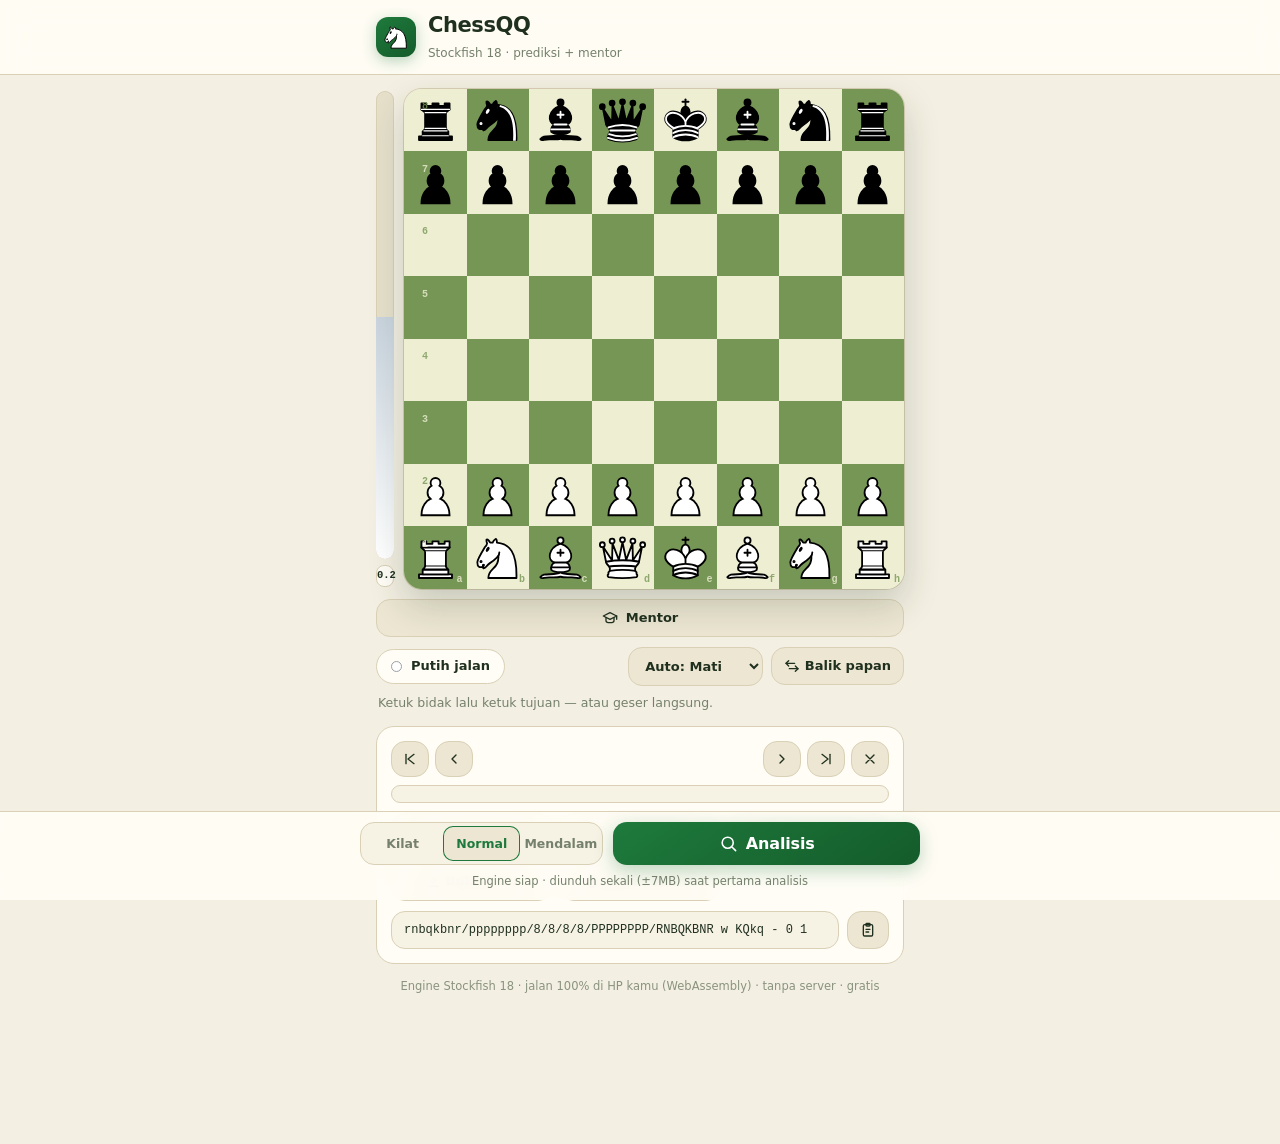
==== index.html @ 39c91082 "v17: swap posisi — navigator PGN ke atas, kolom FEN ke bawah kartu" ====
<!doctype html>
<html lang="id">
<head>
<meta charset="utf-8">
<meta name="viewport" content="width=device-width, initial-scale=1, viewport-fit=cover">
<title>♞ ChessQQ — Prediksi Langkah Musuh</title>
<link rel="stylesheet" href="css/style.css?v=17">
</head>
<body>
<header class="topbar">
  <div class="brand">
    <span class="mark"><img src="img/pieces/wN.svg" alt="ChessQQ"></span>
    <div class="brand-tx">
      <h1>ChessQQ</h1>
      <span class="tag">Stockfish 18 · prediksi + mentor</span>
    </div>
  </div>
</header>

<main>
  <section class="board-sec">
    <div class="board-wrap">
      <div class="evalbar" title="Evaluasi (perspektif putih)">
        <div class="eval-track"><div id="evalfill"></div></div>
        <span id="evallabel">0.0</span>
      </div>
      <div id="board">
        <div id="squares"></div>
        <svg id="arrows" viewBox="0 0 800 800" preserveAspectRatio="none"></svg>
      </div>
    </div>
    <div class="board-actions">
      <button id="mentor-fab" class="mini"><i data-ic="cap"></i> Mentor</button>
      <button id="preview-chip" class="mini" hidden><i data-ic="back"></i> Kembali ke posisi</button>
    </div>
    <div class="board-meta">
      <span id="turn-chip"><span class="dot w"></span>Putih jalan</span>
      <div class="meta-right">
        <select id="auto-sel" class="mini" title="Bot otomatis">
          <option value="off">Auto: Mati</option>
          <option value="w">Auto: Putih</option>
          <option value="b">Auto: Hitam</option>
        </select>
        <button id="btn-flip" class="mini"><i data-ic="swap"></i> Balik papan</button>
      </div>
    </div>
    <p class="hint-line">Ketuk bidak lalu ketuk tujuan — atau geser langsung.</p>
  </section>

  <section class="card">
    <div id="pgn-nav" hidden>
      <button id="pgn-first" class="mini" title="Awal game"><i data-ic="skip-back"></i></button>
      <button id="pgn-prev" class="mini" title="Langkah sebelumnya"><i data-ic="chev-left"></i></button>
      <span id="pgn-label"></span>
      <button id="pgn-next" class="mini" title="Langkah berikut"><i data-ic="chev-right"></i></button>
      <button id="pgn-last" class="mini" title="Akhir game"><i data-ic="skip-fwd"></i></button>
      <button id="pgn-exit" class="mini" title="Tutup PGN"><i data-ic="x"></i></button>
    </div>
    <div id="pgn-moves" hidden></div>
    <div class="btn-grid">
      <button id="btn-start" class="mini"><i data-ic="reset"></i> Posisi awal</button>
      <button id="btn-clear" class="mini"><i data-ic="trash"></i> Bersihkan</button>
      <button id="btn-edit" class="mini"><i data-ic="pencil"></i> Susun manual</button>
      <button id="btn-pgn" class="mini"><i data-ic="download"></i> Buka PGN</button>
      <button id="btn-online" class="mini"><i data-ic="globe"></i> Game online</button>
    </div>
    <div id="pgn-panel" hidden>
      <textarea id="pgn-text" rows="4" spellcheck="false"
        placeholder="Tempel teks PGN di sini…&#10;&#10;Contoh:&#10;1. e4 e5 2. Nf3 Nc6 3. Bb5 a6 *"></textarea>
      <div class="row">
        <button id="btn-pgn-open" class="mini"><i data-ic="play"></i> Buka game</button>
        <button id="btn-pgn-close" class="mini"><i data-ic="x"></i> Tutup</button>
      </div>
    </div>
    <div id="online-panel" hidden>
      <div class="fen-row">
        <input id="online-user" spellcheck="false" autocomplete="off" placeholder="username">
        <select id="online-src" class="mini" aria-label="Sumber">
          <option value="chesscom">chess.com</option>
          <option value="lichess">lichess</option>
        </select>
        <button id="btn-online-go" class="mini" title="Cari game"><i data-ic="search"></i></button>
      </div>
      <div id="online-list"></div>
      <div class="row"><button id="btn-online-close" class="mini"><i data-ic="x"></i> Tutup</button></div>
    </div>
    <div class="fen-row fen-bottom">
      <input id="fen" spellcheck="false" autocomplete="off"
        placeholder="rnbqkbnr/pppppppp/8/8/8/8/PPPPPPPP/RNBQKBNR w KQkq - 0 1">
      <button id="btn-paste" class="mini" title="Tempel dari clipboard"><i data-ic="clipboard"></i></button>
    </div>
    <div id="editor" hidden>
      <div id="palette"></div>
      <div class="row">
        <span class="lbl">Giliran:</span>
        <button id="turn-w" class="seg on"><span class="dot w"></span> Putih</button>
        <button id="turn-b" class="seg"><span class="dot b"></span> Hitam</button>
      </div>
      <p class="tip">Ketuk bidak di atas, lalu ketuk kotak di papan. Pilih penghapus lalu ketuk kotak untuk menghapus.</p>
    </div>
  </section>

  <section class="card results" id="results-card" hidden>
    <h2><i data-ic="target"></i> Prediksi langkah musuh</h2>
    <p class="tip" id="predict-note"></p>
    <p class="tip threat" id="threat-line" hidden></p>
    <ol id="moves"></ol>
  </section>

  <footer>Engine Stockfish 18 · jalan 100% di HP kamu (WebAssembly) · tanpa server · gratis</footer>
</main>

<div id="mentor-modal" hidden>
  <div class="mentor-sheet">
    <div class="mentor-head">
      <span><i data-ic="cap"></i> Mentor ChessQQ</span>
      <button id="mentor-close" aria-label="Tutup"><i data-ic="x"></i></button>
    </div>
    <div id="mentor-body"></div>
  </div>
</div>

<div class="dock">
  <div class="dock-inner">
    <div class="seg-group" id="depth-seg" role="group" aria-label="Kedalaman analisis">
      <button data-d="10">Kilat</button>
      <button data-d="16" class="on">Normal</button>
      <button data-d="22">Mendalam</button>
    </div>
    <button id="btn-analyze" class="primary"><i data-ic="search"></i> Analisis</button>
  </div>
  <div id="engine-status">Engine siap · diunduh sekali (±7MB) saat pertama analisis</div>
  <div class="progress" id="progress" hidden><div id="progress-fill"></div></div>
</div>

<div id="debug" hidden>
  <div class="dbg-head">DEBUG <span id="dbg-clock"></span></div>
  <pre id="dbg-log"></pre>
</div>
<script src="js/engine.js?v=17"></script>
<script type="module" src="js/app.js?v=17"></script>
<script>
/* Service worker: cache engine + app biar load berikutnya instan & offline-ready. */
if ("serviceWorker" in navigator) {
  window.addEventListener("load", () => {
    navigator.serviceWorker.register("sw.js").catch(() => {});
  });
}
</script>
</body>
</html>
---- css/style.css ----
/* ChessQQ — "Hijau Klub": krem klasik + hijau felt, aksen hijau tunggal */
:root{
  --bg:#f3efe2; --surface:#fffdf6; --surface2:#ece6d2;
  --line:#d9d0b6;
  --text:#20301f; --muted:#75816c;
  --gold:#1e7a3c; --gold-deep:#145c2b; --gold-ink:#ffffff;
  --sq-l:#eeeed2; --sq-d:#769656;
  --r-lg:18px; --r-md:14px; --r-sm:10px;
  --font:system-ui,-apple-system,"Segoe UI",Roboto,"Helvetica Neue",Arial,sans-serif;
  --mono:ui-monospace,SFMono-Regular,Menlo,Consolas,monospace;
}
*{box-sizing:border-box; -webkit-tap-highlight-color:transparent}
html,body{margin:0; padding:0}
body{
  background:var(--bg); color:var(--text); font-family:var(--font);
  min-height:100dvh; line-height:1.45;
}
button{font-family:var(--font); cursor:pointer; border:none; background:none; color:inherit}
button:active{transform:scale(.97)}
input{font-family:var(--mono)}

/* ---------- topbar ---------- */
.topbar{
  position:sticky; top:0; z-index:50;
  background:rgba(255,253,246,.9); backdrop-filter:blur(14px); -webkit-backdrop-filter:blur(14px);
  border-bottom:1px solid var(--line);
}
.brand{max-width:560px; margin:0 auto; padding:10px 16px; display:flex; align-items:center; gap:12px}
.mark{
  width:40px; height:40px; border-radius:12px; flex:none;
  display:flex; align-items:center; justify-content:center;
  background:linear-gradient(145deg,var(--gold),var(--gold-deep));
  box-shadow:0 4px 14px rgba(30,122,60,.3); overflow:hidden;
}
.mark img{width:30px; height:30px}
.brand-tx h1{margin:0; font-size:19px; font-weight:800; letter-spacing:-.02em}
.tag{font-size:12px; color:var(--muted)}

/* ---------- layout ---------- */
main{max-width:560px; margin:0 auto; padding:14px 16px 150px}
.board-sec{margin-bottom:14px}
.board-wrap{display:flex; gap:10px; align-items:flex-start}
#board{flex:1 1 0; min-width:0; position:relative; aspect-ratio:1; border-radius:var(--r-lg); overflow:hidden;
  box-shadow:0 16px 36px rgba(32,48,31,.2), 0 0 0 1px var(--line)}
#squares{display:grid; grid-template-columns:repeat(8,1fr); grid-template-rows:repeat(8,1fr);
  width:100%; height:100%; touch-action:none}
.sq{position:relative; display:flex; align-items:center; justify-content:center}
.sq.l{background:var(--sq-l)} .sq.d{background:var(--sq-d)}
.sq img{width:88%; height:88%; pointer-events:none; user-select:none; -webkit-user-drag:none}
.sq .coord{position:absolute; font-size:10px; font-weight:700; opacity:.8; pointer-events:none; font-family:var(--mono)}
.sq .coord.rank{top:2px; left:4px} .sq .coord.file{bottom:1px; right:4px}
.sq.l .coord{color:var(--sq-d)} .sq.d .coord{color:var(--sq-l)}
.sq.sel{box-shadow:inset 0 0 0 4px var(--gold)}
#arrows{position:absolute; inset:0; width:100%; height:100%; pointer-events:none}
#arrows .arrow{animation:arrowIn .28s ease-out}
@keyframes arrowIn{from{opacity:0} to{opacity:1}}
/* tombol mentor & chip pratinjau: di bawah papan, tidak menutupi bidak */
.board-actions{display:flex; gap:8px; margin-top:10px}
.board-actions .mini{flex:1; display:flex; align-items:center; justify-content:center; gap:8px}
#preview-chip{border-color:var(--gold); color:var(--gold); font-weight:700}
#preview-chip[hidden]{display:none}

/* eval bar di sisi kiri papan */
.evalbar{flex:none; width:18px; align-self:stretch; display:flex; flex-direction:column; gap:6px; padding:2px 0}
.eval-track{position:relative; flex:1; border-radius:999px; background:#e6e0cb;
  box-shadow:inset 0 0 0 1px var(--line); overflow:hidden}
#evalfill{position:absolute; bottom:0; left:0; right:0; height:50%;
  background:linear-gradient(to top,#ffffff,#c9d4de); transition:height .3s}
#evallabel{font-family:var(--mono); font-size:10.5px; font-weight:700; text-align:center;
  background:var(--surface); border:1px solid var(--line); border-radius:8px; padding:2px 0; white-space:nowrap}

.board-meta{display:flex; align-items:center; justify-content:space-between; margin-top:10px}
.meta-right{display:flex; gap:8px; align-items:center}
select.mini{font-family:var(--font)}
#turn-chip{font-size:13px; font-weight:700; background:var(--surface); border:1px solid var(--line);
  padding:7px 14px; border-radius:999px}
.hint-line{margin:8px 2px 0; font-size:12.5px; color:var(--muted)}

/* ---------- kartu & kontrol ---------- */
.card{background:var(--surface); border:1px solid var(--line); border-radius:var(--r-lg);
  padding:14px; margin-bottom:14px}
.card h2{margin:0 0 4px; font-size:16px; font-weight:800; letter-spacing:-.01em}
.tip{margin:6px 0 0; font-size:12.5px; color:var(--muted)}
.row{display:flex; gap:8px; align-items:center; flex-wrap:wrap; margin-top:10px}
.lbl{font-size:13px; color:var(--muted); font-weight:600}

.fen-row{display:flex; gap:8px}
.fen-row.fen-bottom{margin-top:10px}
#fen{flex:1; min-width:0; background:#f6f2e4; border:1px solid var(--line); color:var(--text);
  border-radius:var(--r-md); padding:11px 12px; font-size:12px}
#fen:focus{outline:none; border-color:var(--gold)}
#fen::placeholder{color:#a3a08c}
#fen.bad{border-color:#ef4444; box-shadow:0 0 0 1px #ef4444}

.mini{background:var(--surface2); border:1px solid var(--line); color:var(--text);
  border-radius:var(--r-md); padding:10px 12px; font-size:13px; font-weight:600}
.mini.on{border-color:var(--gold); color:var(--gold)}
.btn-grid{display:grid; grid-template-columns:1fr 1fr 1fr; gap:8px; margin-top:10px}
.btn-grid .mini{padding:11px 6px}

#palette{display:grid; grid-template-columns:repeat(7,1fr); gap:6px; margin:10px 0}
#palette button{background:#f6f2e4; border:1px solid var(--line); border-radius:var(--r-sm);
  font-size:22px; padding:7px 0; line-height:1}
#palette button.on{border-color:var(--gold); background:#dcefe0}
.seg{background:var(--surface2); border:1px solid var(--line); color:var(--text);
  border-radius:var(--r-md); padding:9px 14px; font-size:13px; font-weight:600}
.seg.on{border-color:var(--gold); color:var(--gold)}

/* ---------- dock bawah ---------- */
.dock{position:fixed; left:0; right:0; bottom:0; z-index:60;
  background:rgba(255,253,246,.93); backdrop-filter:blur(16px); -webkit-backdrop-filter:blur(16px);
  border-top:1px solid var(--line);
  padding:10px 16px calc(10px + env(safe-area-inset-bottom))}
.dock-inner{max-width:560px; margin:0 auto; display:flex; gap:10px; align-items:stretch}
.seg-group{flex:1; display:flex; background:#f6f2e4; border:1px solid var(--line);
  border-radius:var(--r-md); padding:3px; gap:2px}
.seg-group button{flex:1; border-radius:10px; font-size:12.5px; font-weight:700; color:var(--muted); padding:8px 2px}
.seg-group button.on{background:var(--surface2); color:var(--gold); box-shadow:inset 0 0 0 1px var(--gold)}
.primary{flex:1.2; background:linear-gradient(145deg,var(--gold),var(--gold-deep)); color:var(--gold-ink);
  border-radius:var(--r-md); font-size:16px; font-weight:800; letter-spacing:-.01em; padding:12px;
  box-shadow:0 6px 18px rgba(30,122,60,.28)}
.primary.stop{background:#fbe7e7; color:#b3261e; box-shadow:none; border:1px solid #e5a5a5}
#engine-status{max-width:560px; margin:8px auto 0; font-size:11.5px; color:var(--muted); text-align:center}
.progress{max-width:560px; margin:8px auto 0; height:5px; background:#e6e0cb;
  border-radius:999px; overflow:hidden; border:1px solid var(--line)}
#progress-fill{height:100%; width:0; background:var(--gold); border-radius:999px; transition:width .25s}

/* ---------- hasil ---------- */
.card.results{animation:rise .35s cubic-bezier(.16,1,.3,1)}
@keyframes rise{from{opacity:0; transform:translateY(10px)} to{opacity:1; transform:none}}
#moves{list-style:none; margin:10px 0 0; padding:0; display:flex; flex-direction:column; gap:8px}
#moves li{display:grid; grid-template-columns:40px 1fr auto auto; gap:10px; align-items:center;
  background:#f6f2e4; border:1px solid var(--line); border-radius:var(--r-md);
  padding:10px 12px; cursor:pointer}
#moves li:active{transform:scale(.98)}
.mini.ask{padding:8px 10px; font-size:15px; line-height:1}
.tip.threat{color:var(--gold); font-weight:600}
.rank{width:34px; height:34px; border-radius:50%; display:flex; align-items:center; justify-content:center;
  font-weight:800; font-size:15px; font-family:var(--mono)}
.rank.r1{background:var(--gold); color:var(--gold-ink)}
.rank.r2{background:#c7cdd8; color:#23272f}
.rank.r3{background:#cd7f32; color:#2b1503}
.mv-main{min-width:0}
.san{font-size:19px; font-weight:800; letter-spacing:-.01em}
.pv{font-size:11.5px; color:var(--muted); font-family:var(--mono); white-space:nowrap;
  overflow:hidden; text-overflow:ellipsis; margin-top:2px}
.eval{font-family:var(--mono); font-size:13px; font-weight:700; padding:6px 10px; border-radius:9px;
  background:var(--surface2); border:1px solid var(--line); white-space:nowrap}
.eval.plus{color:#1e7a3c} .eval.minus{color:#c0392b}

footer{max-width:560px; margin:4px auto 0; text-align:center; font-size:11.5px; color:#8a937f; padding:0 16px}

/* ---------- gerak bidak ---------- */
.hint{position:absolute; width:26%; height:26%; border-radius:50%;
  background:rgba(15,25,15,.38); pointer-events:none}
.hint.cap{width:86%; height:86%; background:transparent;
  border:5px solid rgba(220,50,50,.6); border-radius:50%}
.drag-ghost{position:fixed; width:58px; height:58px; z-index:200;
  transform:translate(-50%,-62%); pointer-events:none; opacity:.94;
  filter:drop-shadow(0 6px 8px rgba(0,0,0,.4))}

/* ---------- debug ---------- */
#debug{position:fixed; right:8px; bottom:8px; width:min(92vw,380px); max-height:46vh; overflow:auto;
  background:#0d1117; border:1px solid var(--gold); border-radius:12px; z-index:300;
  font-family:var(--mono); font-size:11px}
.dbg-head{background:var(--gold); color:var(--gold-ink); font-weight:800; padding:6px 10px}
#dbg-log{margin:0; padding:8px 10px; white-space:pre-wrap; color:#c9d2e0}

@media (prefers-reduced-motion:reduce){
  *,*::before,*::after{animation:none !important; transition:none !important}
}
@media (min-width:720px){
  .brand-tx h1{font-size:21px}
}

/* ---------- mentor: popup ---------- */
#mentor-modal{
  position:fixed; inset:0; z-index:100;
  background:rgba(32,48,31,.45); backdrop-filter:blur(3px);
  display:flex; align-items:flex-end; justify-content:center;
}
#mentor-modal[hidden]{display:none}
.mentor-sheet{
  width:100%; max-width:560px; max-height:78dvh; overflow-y:auto;
  background:var(--surface); border:1px solid rgba(30,122,60,.3); border-bottom:none;
  border-radius:20px 20px 0 0; padding:14px 16px calc(18px + env(safe-area-inset-bottom));
  animation:sheetUp .25s cubic-bezier(.16,1,.3,1);
}
@keyframes sheetUp{from{transform:translateY(40px); opacity:.4} to{transform:none; opacity:1}}
.mentor-head{display:flex; align-items:center; justify-content:space-between;
  font-weight:800; font-size:16px; color:var(--gold); margin-bottom:8px}
#mentor-close{
  width:32px; height:32px; border-radius:50%; color:var(--muted);
  background:rgba(32,48,31,.07); display:flex; align-items:center; justify-content:center;
}
.mentor-title{margin:2px 0 8px; font-weight:800; font-size:15px; color:var(--gold)}
.mentor-rec{display:flex; align-items:center; gap:10px; margin:6px 0 10px; flex-wrap:wrap}
.mentor-san{font-family:var(--mono); font-size:22px; font-weight:800; color:var(--gold-deep);
  background:rgba(30,122,60,.08); border:1px solid rgba(30,122,60,.3);
  padding:4px 14px; border-radius:12px}
button.primary.small{padding:8px 14px; font-size:13px; border-radius:10px}
.mentor-list{margin:6px 0 0; padding-left:20px; display:flex; flex-direction:column; gap:6px;
  font-size:13.5px; color:var(--text)}
.mentor-list li::marker{color:var(--gold)}
.mentor-list.strat li::marker{content:"🧭 "}
.mentor-list.plan li::marker{content:"🗺️ "}
.mentor-alt{font-size:13px; color:var(--muted); margin:10px 0 0}
.mentor-alt .alt-why{color:#8a937f}
.mentor-sub{font-weight:700; font-size:13.5px; margin:12px 0 2px}
@media (min-width:720px){
  #mentor-modal{align-items:center; padding:20px}
  .mentor-sheet{border-radius:20px; border-bottom:1px solid rgba(242,177,61,.35)}
}

/* ---------- PGN & game online ---------- */
#pgn-panel, #online-panel{margin-top:10px}
#pgn-text{width:100%; min-height:96px; background:#f6f2e4; border:1px solid var(--line);
  color:var(--text); border-radius:var(--r-md); padding:10px 12px; font-size:12px;
  font-family:var(--mono); resize:vertical}
#pgn-text:focus{outline:none; border-color:var(--gold)}
#online-user{flex:1; min-width:0; background:#f6f2e4; border:1px solid var(--line);
  color:var(--text); border-radius:var(--r-md); padding:10px 12px; font-size:13px}
#online-user:focus{outline:none; border-color:var(--gold)}
#online-list{display:flex; flex-direction:column; gap:8px; margin-top:10px;
  max-height:260px; overflow-y:auto}
.online-game{display:flex; flex-direction:column; gap:2px; align-items:flex-start; text-align:left;
  background:#f6f2e4; border:1px solid var(--line); border-radius:var(--r-md);
  padding:10px 12px; width:100%}
.online-game b{font-size:13.5px}
.online-game .vs{color:var(--muted); font-weight:400}
.online-game span{font-size:12px; color:var(--muted)}
#pgn-nav{display:flex; gap:6px; align-items:center}
#pgn-nav .mini{padding:9px 10px}
#pgn-label{flex:1; min-width:0; text-align:center; font-size:12.5px; color:var(--muted);
  font-weight:600; white-space:nowrap; overflow:hidden; text-overflow:ellipsis}
#pgn-moves{display:flex; flex-wrap:wrap; gap:4px; align-items:center; margin-top:8px;
  max-height:110px; overflow-y:auto; background:#f6f2e4; border:1px solid var(--line);
  border-radius:var(--r-md); padding:8px 10px; font-size:12.5px}
.pgn-no{color:#a3a08c; font-family:var(--mono); margin-left:4px}
.pgn-mv{font-family:var(--mono); padding:3px 7px; border-radius:7px; color:var(--text)}
.pgn-mv.on{background:var(--gold); color:var(--gold-ink); font-weight:700}

/* ---------- ikon SVG ---------- */
[data-ic]{display:inline-flex; vertical-align:-4px; line-height:0}
[data-ic] svg{width:18px; height:18px}
.mini [data-ic] svg{width:16px; height:16px}
.primary [data-ic] svg{width:19px; height:19px}
#pgn-nav [data-ic] svg{width:16px; height:16px}
.mentor-head [data-ic] svg{width:20px; height:20px}
.mark [data-ic] svg{width:26px; height:26px}
.card h2 [data-ic]{color:var(--gold)}
#btn-analyze{display:flex; align-items:center; justify-content:center; gap:8px}
button.primary.small{display:inline-flex; align-items:center; gap:6px}
#moves .ask svg{width:17px; height:17px}
#palette button svg{width:24px; height:24px}
.tip.threat{display:flex; gap:6px; align-items:flex-start}
.tip.threat svg{flex:none; width:16px; height:16px; margin-top:1px}
.dot{display:inline-block; width:11px; height:11px; border-radius:50%; margin-right:2px; vertical-align:0}
.dot.w{background:#fff; border:1.5px solid #9aa0a6}
.dot.b{background:#20242b; border:1.5px solid #20242b}
#turn-chip{display:inline-flex; align-items:center; gap:7px}
.seg{display:inline-flex; align-items:center; gap:6px}
.board-actions .mini svg{flex:none}
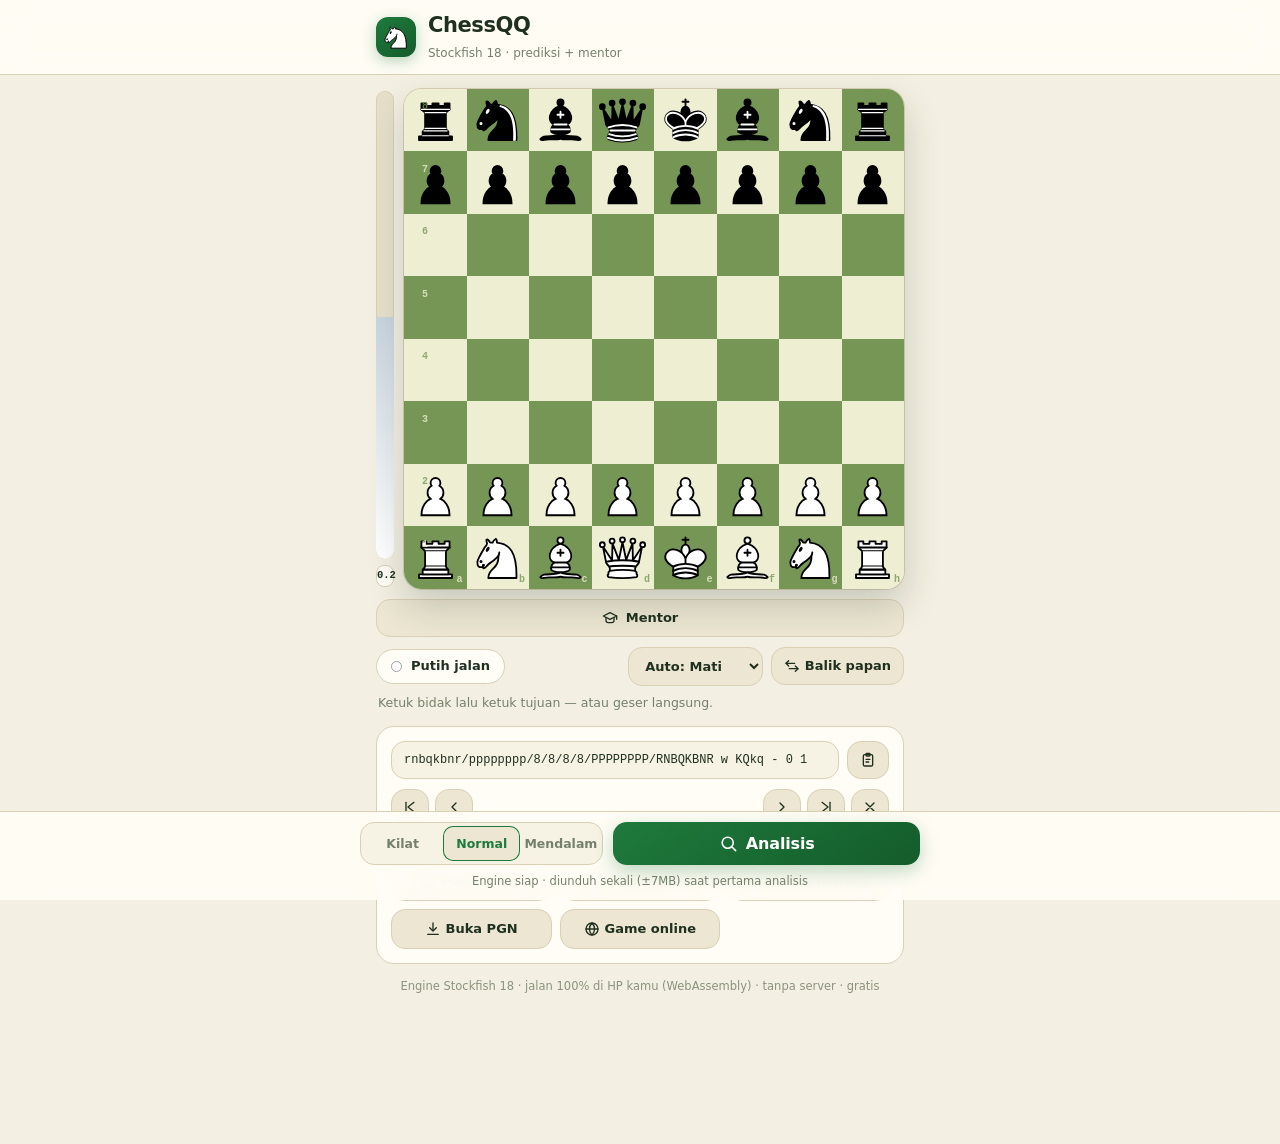
==== commit 66852d91: "v18: navigator PGN di bawah kolom FEN" ====
--- a/index.html
+++ b/index.html
@@ -4,7 +4,7 @@
 <meta charset="utf-8">
 <meta name="viewport" content="width=device-width, initial-scale=1, viewport-fit=cover">
 <title>♞ ChessQQ — Prediksi Langkah Musuh</title>
-<link rel="stylesheet" href="css/style.css?v=17">
+<link rel="stylesheet" href="css/style.css?v=18">
 </head>
 <body>
 <header class="topbar">
@@ -48,6 +48,11 @@
   </section>
 
   <section class="card">
+    <div class="fen-row">
+      <input id="fen" spellcheck="false" autocomplete="off"
+        placeholder="rnbqkbnr/pppppppp/8/8/8/8/PPPPPPPP/RNBQKBNR w KQkq - 0 1">
+      <button id="btn-paste" class="mini" title="Tempel dari clipboard"><i data-ic="clipboard"></i></button>
+    </div>
     <div id="pgn-nav" hidden>
       <button id="pgn-first" class="mini" title="Awal game"><i data-ic="skip-back"></i></button>
       <button id="pgn-prev" class="mini" title="Langkah sebelumnya"><i data-ic="chev-left"></i></button>
@@ -83,11 +88,6 @@
       </div>
       <div id="online-list"></div>
       <div class="row"><button id="btn-online-close" class="mini"><i data-ic="x"></i> Tutup</button></div>
-    </div>
-    <div class="fen-row fen-bottom">
-      <input id="fen" spellcheck="false" autocomplete="off"
-        placeholder="rnbqkbnr/pppppppp/8/8/8/8/PPPPPPPP/RNBQKBNR w KQkq - 0 1">
-      <button id="btn-paste" class="mini" title="Tempel dari clipboard"><i data-ic="clipboard"></i></button>
     </div>
     <div id="editor" hidden>
       <div id="palette"></div>
@@ -137,8 +137,8 @@
   <div class="dbg-head">DEBUG <span id="dbg-clock"></span></div>
   <pre id="dbg-log"></pre>
 </div>
-<script src="js/engine.js?v=17"></script>
-<script type="module" src="js/app.js?v=17"></script>
+<script src="js/engine.js?v=18"></script>
+<script type="module" src="js/app.js?v=18"></script>
 <script>
 /* Service worker: cache engine + app biar load berikutnya instan & offline-ready. */
 if ("serviceWorker" in navigator) {
--- a/css/style.css
+++ b/css/style.css
@@ -85,7 +85,6 @@
 .lbl{font-size:13px; color:var(--muted); font-weight:600}
 
 .fen-row{display:flex; gap:8px}
-.fen-row.fen-bottom{margin-top:10px}
 #fen{flex:1; min-width:0; background:#f6f2e4; border:1px solid var(--line); color:var(--text);
   border-radius:var(--r-md); padding:11px 12px; font-size:12px}
 #fen:focus{outline:none; border-color:var(--gold)}
@@ -229,7 +228,7 @@
 .online-game b{font-size:13.5px}
 .online-game .vs{color:var(--muted); font-weight:400}
 .online-game span{font-size:12px; color:var(--muted)}
-#pgn-nav{display:flex; gap:6px; align-items:center}
+#pgn-nav{display:flex; gap:6px; align-items:center; margin-top:10px}
 #pgn-nav .mini{padding:9px 10px}
 #pgn-label{flex:1; min-width:0; text-align:center; font-size:12.5px; color:var(--muted);
   font-weight:600; white-space:nowrap; overflow:hidden; text-overflow:ellipsis}
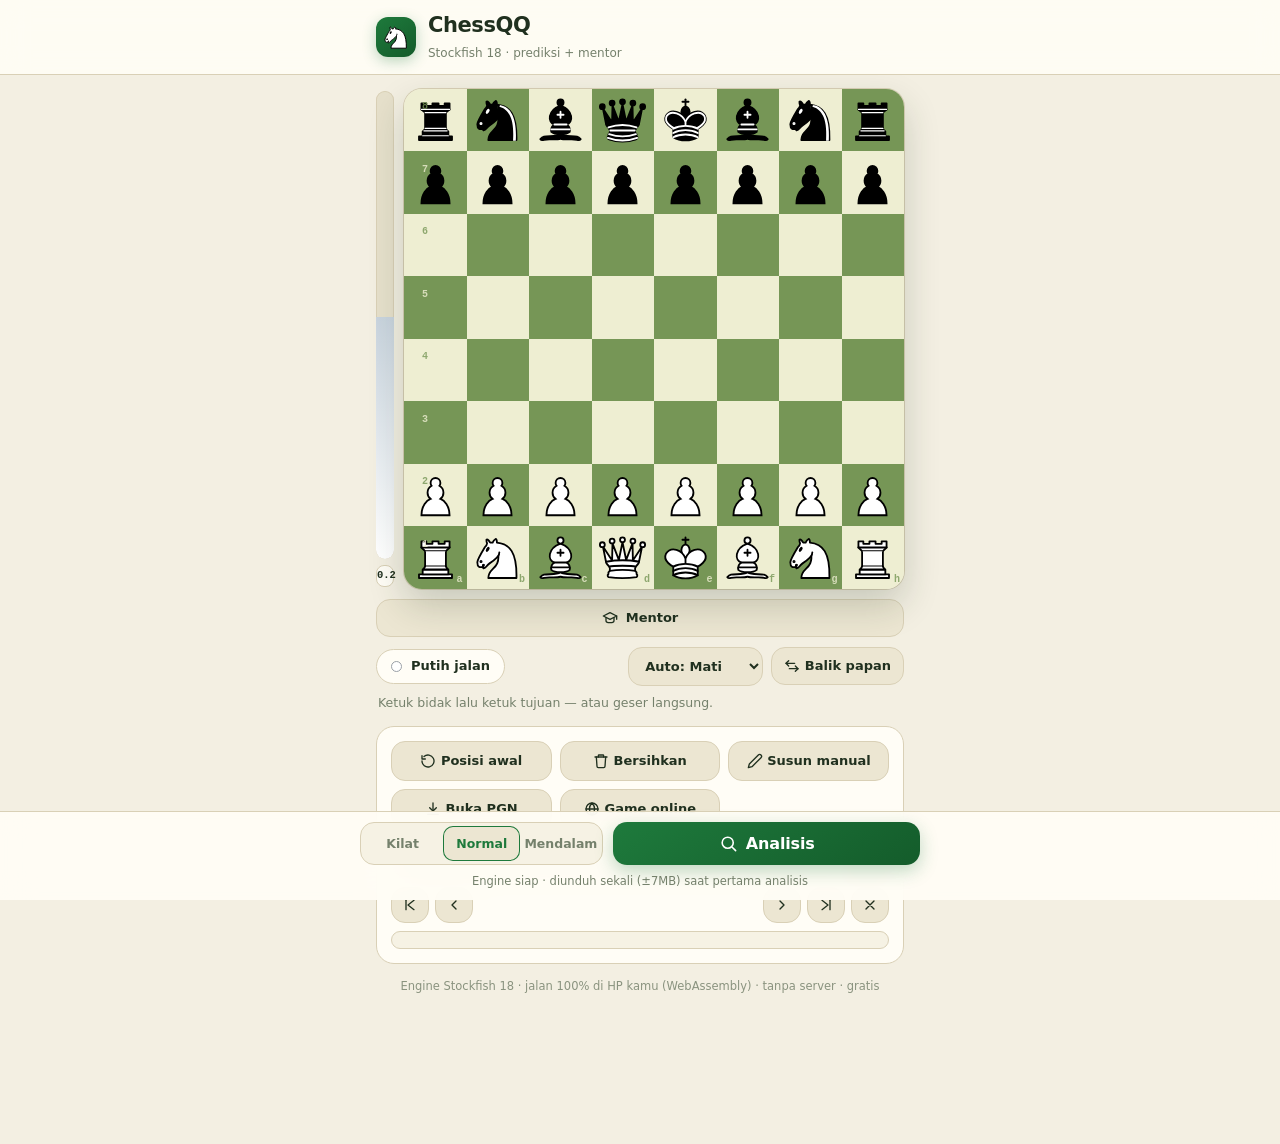
==== commit e7370f84: "v19: tombol dulu, blok FEN + navigator PGN pindah ke bawah" ====
--- a/index.html
+++ b/index.html
@@ -4,7 +4,7 @@
 <meta charset="utf-8">
 <meta name="viewport" content="width=device-width, initial-scale=1, viewport-fit=cover">
 <title>♞ ChessQQ — Prediksi Langkah Musuh</title>
-<link rel="stylesheet" href="css/style.css?v=18">
+<link rel="stylesheet" href="css/style.css?v=19">
 </head>
 <body>
 <header class="topbar">
@@ -48,7 +48,14 @@
   </section>
 
   <section class="card">
-    <div class="fen-row">
+    <div class="btn-grid">
+      <button id="btn-start" class="mini"><i data-ic="reset"></i> Posisi awal</button>
+      <button id="btn-clear" class="mini"><i data-ic="trash"></i> Bersihkan</button>
+      <button id="btn-edit" class="mini"><i data-ic="pencil"></i> Susun manual</button>
+      <button id="btn-pgn" class="mini"><i data-ic="download"></i> Buka PGN</button>
+      <button id="btn-online" class="mini"><i data-ic="globe"></i> Game online</button>
+    </div>
+    <div class="fen-row fen-below">
       <input id="fen" spellcheck="false" autocomplete="off"
         placeholder="rnbqkbnr/pppppppp/8/8/8/8/PPPPPPPP/RNBQKBNR w KQkq - 0 1">
       <button id="btn-paste" class="mini" title="Tempel dari clipboard"><i data-ic="clipboard"></i></button>
@@ -62,13 +69,6 @@
       <button id="pgn-exit" class="mini" title="Tutup PGN"><i data-ic="x"></i></button>
     </div>
     <div id="pgn-moves" hidden></div>
-    <div class="btn-grid">
-      <button id="btn-start" class="mini"><i data-ic="reset"></i> Posisi awal</button>
-      <button id="btn-clear" class="mini"><i data-ic="trash"></i> Bersihkan</button>
-      <button id="btn-edit" class="mini"><i data-ic="pencil"></i> Susun manual</button>
-      <button id="btn-pgn" class="mini"><i data-ic="download"></i> Buka PGN</button>
-      <button id="btn-online" class="mini"><i data-ic="globe"></i> Game online</button>
-    </div>
     <div id="pgn-panel" hidden>
       <textarea id="pgn-text" rows="4" spellcheck="false"
         placeholder="Tempel teks PGN di sini…&#10;&#10;Contoh:&#10;1. e4 e5 2. Nf3 Nc6 3. Bb5 a6 *"></textarea>
@@ -137,8 +137,8 @@
   <div class="dbg-head">DEBUG <span id="dbg-clock"></span></div>
   <pre id="dbg-log"></pre>
 </div>
-<script src="js/engine.js?v=18"></script>
-<script type="module" src="js/app.js?v=18"></script>
+<script src="js/engine.js?v=19"></script>
+<script type="module" src="js/app.js?v=19"></script>
 <script>
 /* Service worker: cache engine + app biar load berikutnya instan & offline-ready. */
 if ("serviceWorker" in navigator) {
--- a/css/style.css
+++ b/css/style.css
@@ -85,6 +85,7 @@
 .lbl{font-size:13px; color:var(--muted); font-weight:600}
 
 .fen-row{display:flex; gap:8px}
+.fen-row.fen-below{margin-top:10px}
 #fen{flex:1; min-width:0; background:#f6f2e4; border:1px solid var(--line); color:var(--text);
   border-radius:var(--r-md); padding:11px 12px; font-size:12px}
 #fen:focus{outline:none; border-color:var(--gold)}
@@ -94,7 +95,7 @@
 .mini{background:var(--surface2); border:1px solid var(--line); color:var(--text);
   border-radius:var(--r-md); padding:10px 12px; font-size:13px; font-weight:600}
 .mini.on{border-color:var(--gold); color:var(--gold)}
-.btn-grid{display:grid; grid-template-columns:1fr 1fr 1fr; gap:8px; margin-top:10px}
+.btn-grid{display:grid; grid-template-columns:1fr 1fr 1fr; gap:8px}
 .btn-grid .mini{padding:11px 6px}
 
 #palette{display:grid; grid-template-columns:repeat(7,1fr); gap:6px; margin:10px 0}
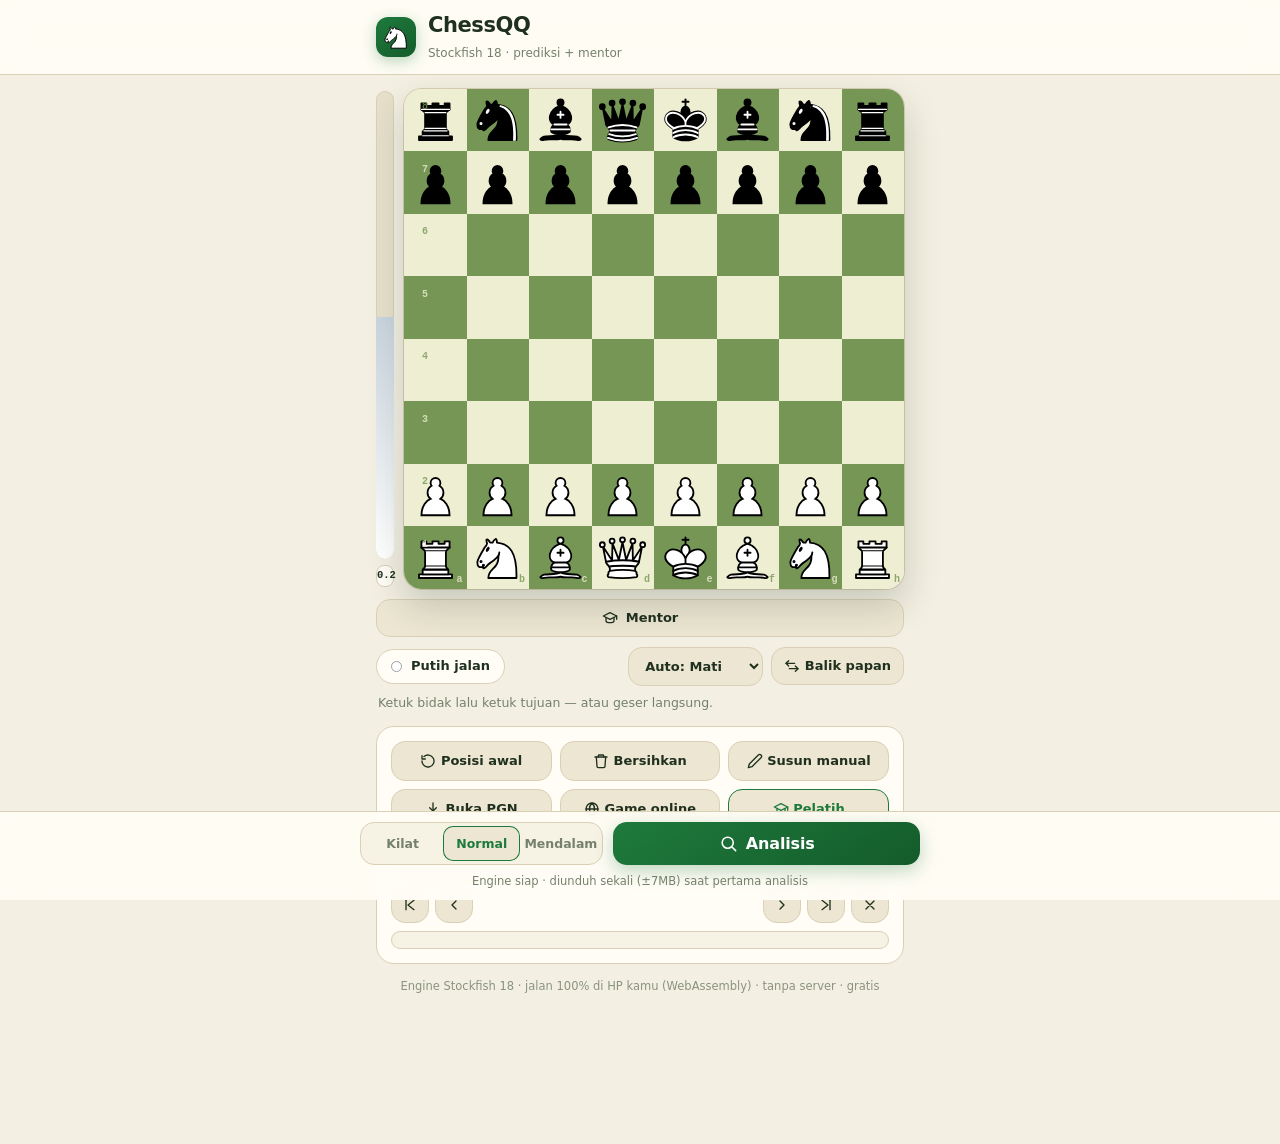
==== commit 05ec99e6: "v20: Pelatih langkah — nilai tiap langkah user + tombol Lihat terbaik - Tiap langkah user dievaluasi" ====
--- a/index.html
+++ b/index.html
@@ -4,7 +4,7 @@
 <meta charset="utf-8">
 <meta name="viewport" content="width=device-width, initial-scale=1, viewport-fit=cover">
 <title>♞ ChessQQ — Prediksi Langkah Musuh</title>
-<link rel="stylesheet" href="css/style.css?v=19">
+<link rel="stylesheet" href="css/style.css?v=20">
 </head>
 <body>
 <header class="topbar">
@@ -47,6 +47,15 @@
     <p class="hint-line">Ketuk bidak lalu ketuk tujuan — atau geser langsung.</p>
   </section>
 
+  <section class="card" id="coach-card" hidden>
+    <div class="coach-head">
+      <span class="coach-badge" id="coach-badge">Pelatih</span>
+      <span class="coach-title"><i data-ic="cap"></i> Pelatih langkah</span>
+      <button id="coach-close" class="mini" aria-label="Tutup"><i data-ic="x"></i></button>
+    </div>
+    <div id="coach-body"></div>
+  </section>
+
   <section class="card">
     <div class="btn-grid">
       <button id="btn-start" class="mini"><i data-ic="reset"></i> Posisi awal</button>
@@ -54,6 +63,7 @@
       <button id="btn-edit" class="mini"><i data-ic="pencil"></i> Susun manual</button>
       <button id="btn-pgn" class="mini"><i data-ic="download"></i> Buka PGN</button>
       <button id="btn-online" class="mini"><i data-ic="globe"></i> Game online</button>
+      <button id="coach-toggle" class="mini on"><i data-ic="cap"></i> Pelatih</button>
     </div>
     <div class="fen-row fen-below">
       <input id="fen" spellcheck="false" autocomplete="off"
@@ -137,8 +147,8 @@
   <div class="dbg-head">DEBUG <span id="dbg-clock"></span></div>
   <pre id="dbg-log"></pre>
 </div>
-<script src="js/engine.js?v=19"></script>
-<script type="module" src="js/app.js?v=19"></script>
+<script src="js/engine.js?v=20"></script>
+<script type="module" src="js/app.js?v=20"></script>
 <script>
 /* Service worker: cache engine + app biar load berikutnya instan & offline-ready. */
 if ("serviceWorker" in navigator) {
--- a/css/style.css
+++ b/css/style.css
@@ -211,6 +211,28 @@
   #mentor-modal{align-items:center; padding:20px}
   .mentor-sheet{border-radius:20px; border-bottom:1px solid rgba(242,177,61,.35)}
 }
+
+/* ---------- pelatih langkah ---------- */
+#coach-card[hidden]{display:none}
+.coach-head{display:flex; align-items:center; gap:8px; margin-bottom:8px}
+.coach-title{font-weight:800; font-size:14px; display:inline-flex; align-items:center; gap:6px; flex:1}
+.coach-title [data-ic] svg{width:18px; height:18px; color:var(--gold)}
+#coach-close{padding:6px 8px}
+#coach-close [data-ic] svg{width:14px; height:14px}
+.coach-badge{font-size:12px; font-weight:800; padding:4px 12px; border-radius:999px; color:#fff; background:#75816c}
+.coach-badge.best{background:#1e7a3c}
+.coach-badge.good{background:#2f86f0}
+.coach-badge.ok{background:#b98a1d}
+.coach-badge.bad{background:#d06a1f}
+.coach-badge.blunder{background:#c0392b}
+.coach-badge.thinking{background:#75816c; animation:pulse 1.2s ease-in-out infinite}
+@keyframes pulse{50%{opacity:.55}}
+#coach-body{font-size:13.5px}
+#coach-body .coach-eval{font-family:var(--mono); font-size:12px; color:var(--muted); margin-top:6px}
+#coach-body .coach-row{display:flex; gap:8px; align-items:center; margin-top:10px}
+#coach-body .coach-row .mini{flex:1}
+#coach-toggle.on{border-color:var(--gold); color:var(--gold)}
+#coach-toggle:not(.on){opacity:.55}
 
 /* ---------- PGN & game online ---------- */
 #pgn-panel, #online-panel{margin-top:10px}
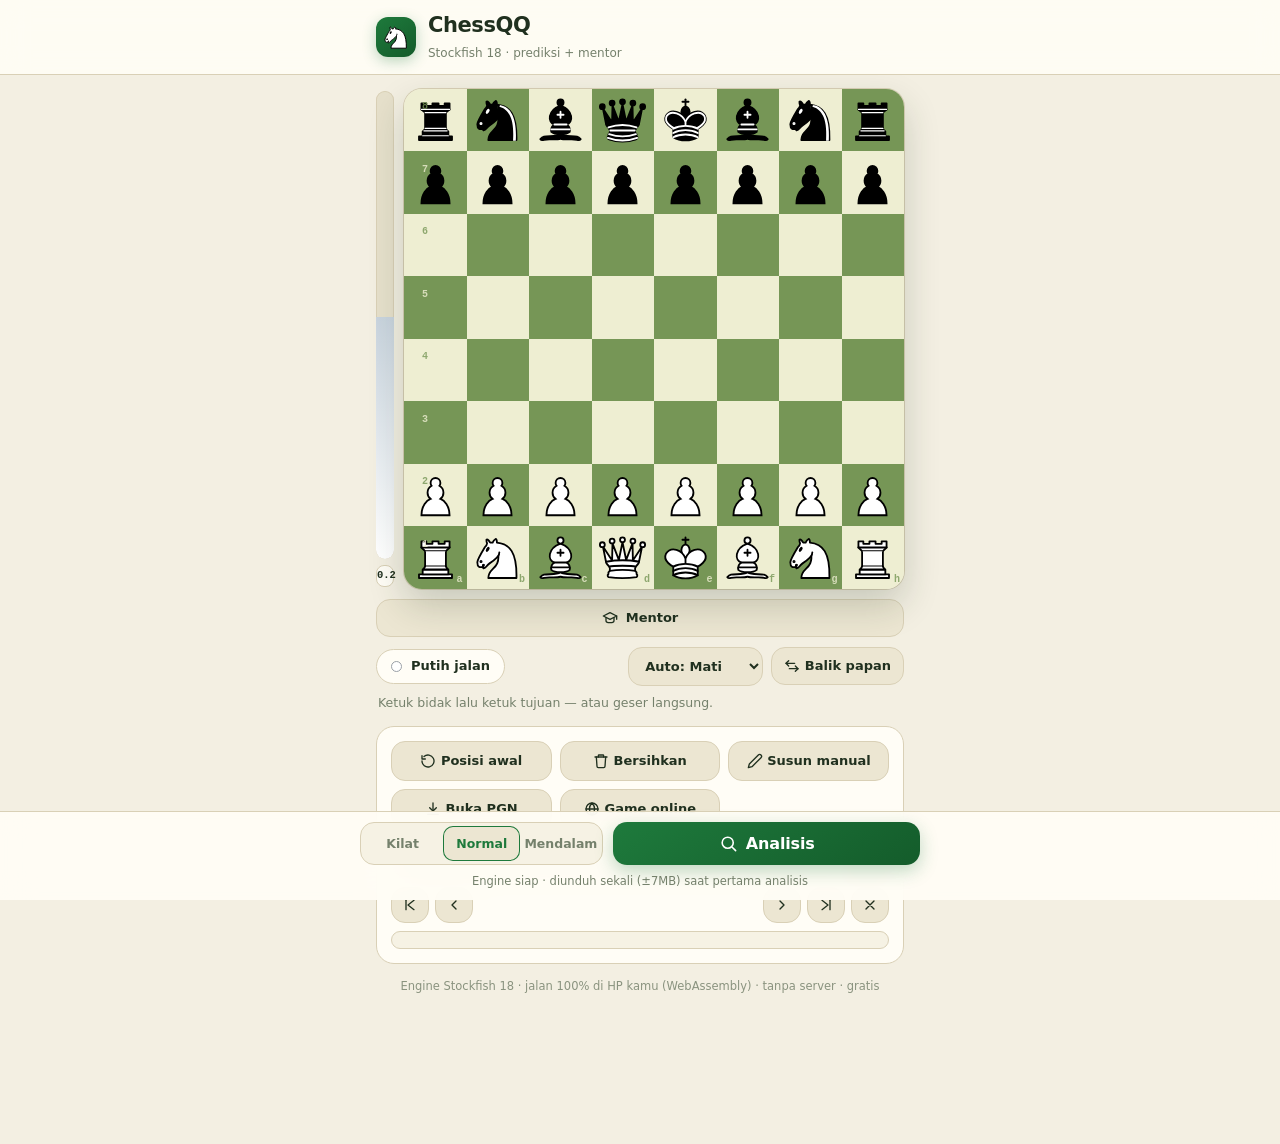
==== commit 9d5af2c9: "v21: hapus Pelatih langkah + perbaiki auto yang kadang macet - Hapus fitur Pelatih langkah total (JS" ====
--- a/index.html
+++ b/index.html
@@ -4,7 +4,7 @@
 <meta charset="utf-8">
 <meta name="viewport" content="width=device-width, initial-scale=1, viewport-fit=cover">
 <title>♞ ChessQQ — Prediksi Langkah Musuh</title>
-<link rel="stylesheet" href="css/style.css?v=20">
+<link rel="stylesheet" href="css/style.css?v=21">
 </head>
 <body>
 <header class="topbar">
@@ -47,15 +47,6 @@
     <p class="hint-line">Ketuk bidak lalu ketuk tujuan — atau geser langsung.</p>
   </section>
 
-  <section class="card" id="coach-card" hidden>
-    <div class="coach-head">
-      <span class="coach-badge" id="coach-badge">Pelatih</span>
-      <span class="coach-title"><i data-ic="cap"></i> Pelatih langkah</span>
-      <button id="coach-close" class="mini" aria-label="Tutup"><i data-ic="x"></i></button>
-    </div>
-    <div id="coach-body"></div>
-  </section>
-
   <section class="card">
     <div class="btn-grid">
       <button id="btn-start" class="mini"><i data-ic="reset"></i> Posisi awal</button>
@@ -63,7 +54,6 @@
       <button id="btn-edit" class="mini"><i data-ic="pencil"></i> Susun manual</button>
       <button id="btn-pgn" class="mini"><i data-ic="download"></i> Buka PGN</button>
       <button id="btn-online" class="mini"><i data-ic="globe"></i> Game online</button>
-      <button id="coach-toggle" class="mini on"><i data-ic="cap"></i> Pelatih</button>
     </div>
     <div class="fen-row fen-below">
       <input id="fen" spellcheck="false" autocomplete="off"
@@ -147,8 +137,8 @@
   <div class="dbg-head">DEBUG <span id="dbg-clock"></span></div>
   <pre id="dbg-log"></pre>
 </div>
-<script src="js/engine.js?v=20"></script>
-<script type="module" src="js/app.js?v=20"></script>
+<script src="js/engine.js?v=21"></script>
+<script type="module" src="js/app.js?v=21"></script>
 <script>
 /* Service worker: cache engine + app biar load berikutnya instan & offline-ready. */
 if ("serviceWorker" in navigator) {
--- a/css/style.css
+++ b/css/style.css
@@ -211,28 +211,6 @@
   #mentor-modal{align-items:center; padding:20px}
   .mentor-sheet{border-radius:20px; border-bottom:1px solid rgba(242,177,61,.35)}
 }
-
-/* ---------- pelatih langkah ---------- */
-#coach-card[hidden]{display:none}
-.coach-head{display:flex; align-items:center; gap:8px; margin-bottom:8px}
-.coach-title{font-weight:800; font-size:14px; display:inline-flex; align-items:center; gap:6px; flex:1}
-.coach-title [data-ic] svg{width:18px; height:18px; color:var(--gold)}
-#coach-close{padding:6px 8px}
-#coach-close [data-ic] svg{width:14px; height:14px}
-.coach-badge{font-size:12px; font-weight:800; padding:4px 12px; border-radius:999px; color:#fff; background:#75816c}
-.coach-badge.best{background:#1e7a3c}
-.coach-badge.good{background:#2f86f0}
-.coach-badge.ok{background:#b98a1d}
-.coach-badge.bad{background:#d06a1f}
-.coach-badge.blunder{background:#c0392b}
-.coach-badge.thinking{background:#75816c; animation:pulse 1.2s ease-in-out infinite}
-@keyframes pulse{50%{opacity:.55}}
-#coach-body{font-size:13.5px}
-#coach-body .coach-eval{font-family:var(--mono); font-size:12px; color:var(--muted); margin-top:6px}
-#coach-body .coach-row{display:flex; gap:8px; align-items:center; margin-top:10px}
-#coach-body .coach-row .mini{flex:1}
-#coach-toggle.on{border-color:var(--gold); color:var(--gold)}
-#coach-toggle:not(.on){opacity:.55}
 
 /* ---------- PGN & game online ---------- */
 #pgn-panel, #online-panel{margin-top:10px}
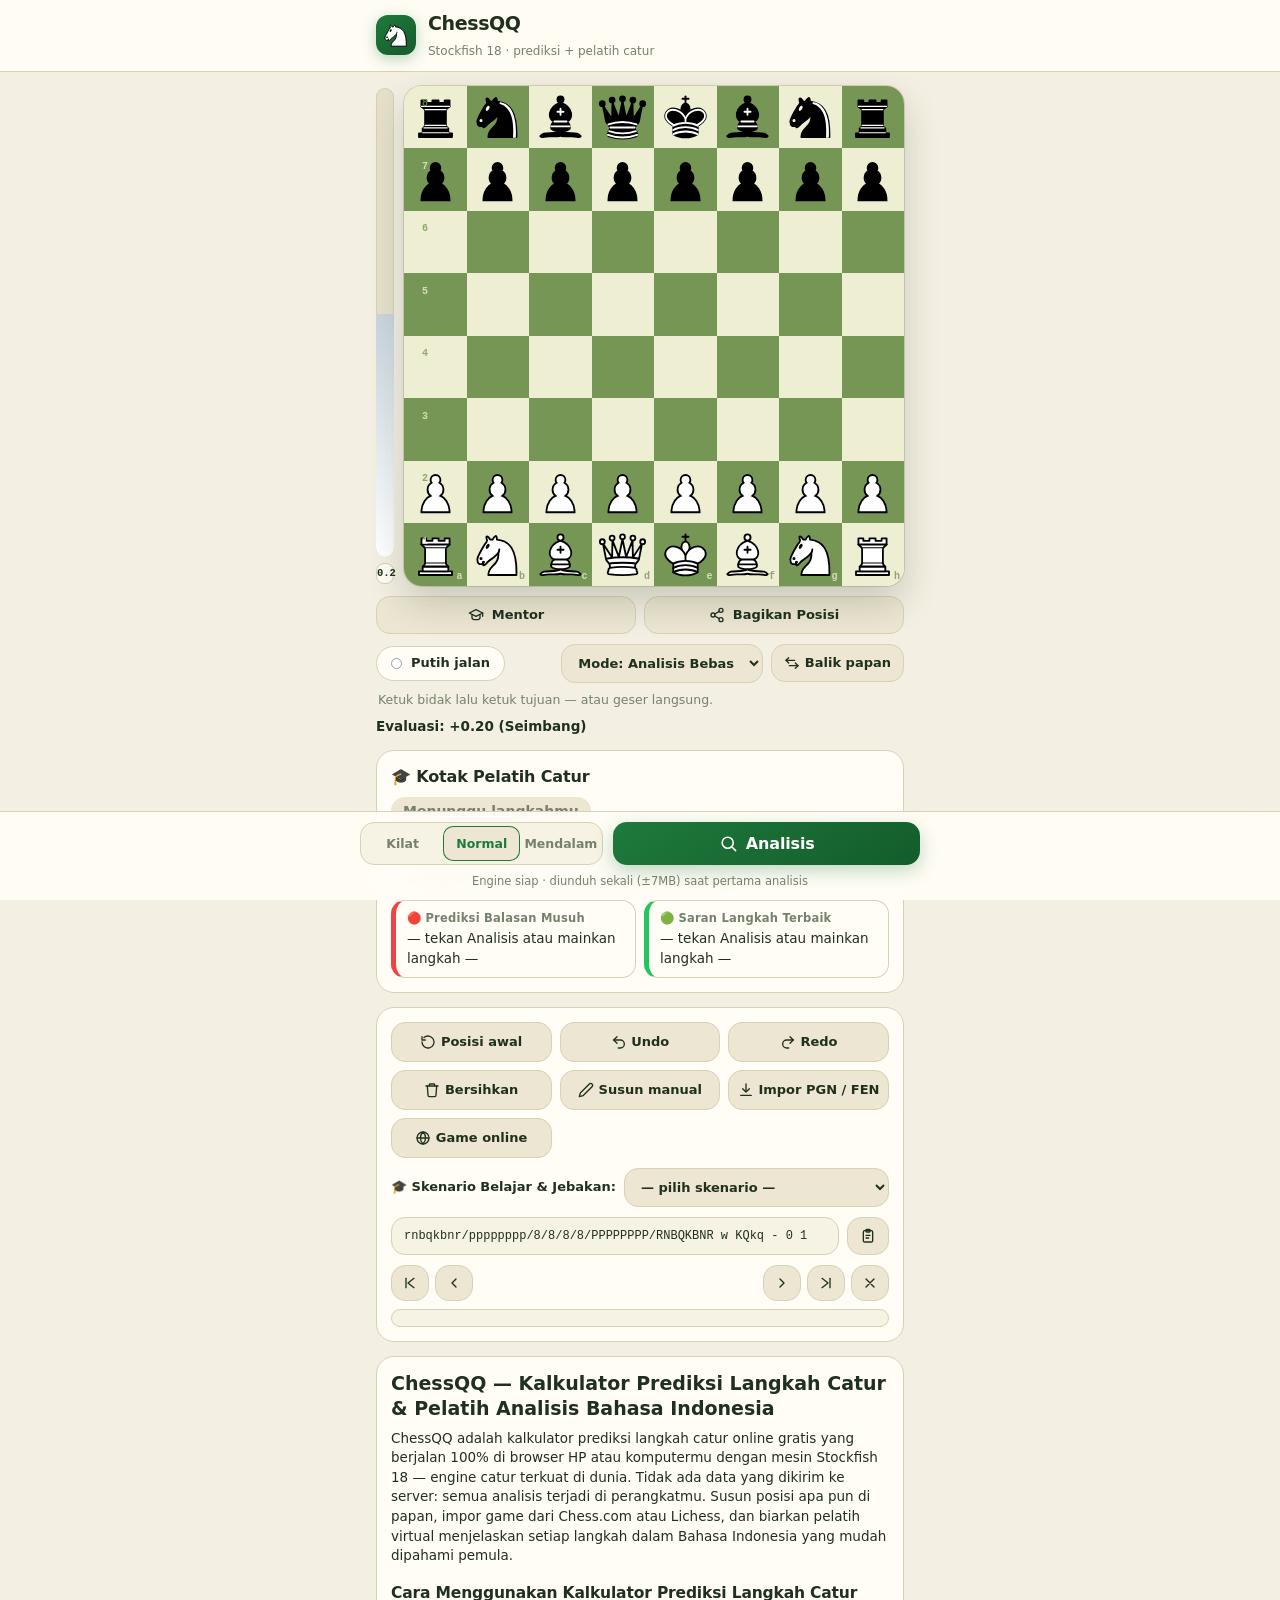
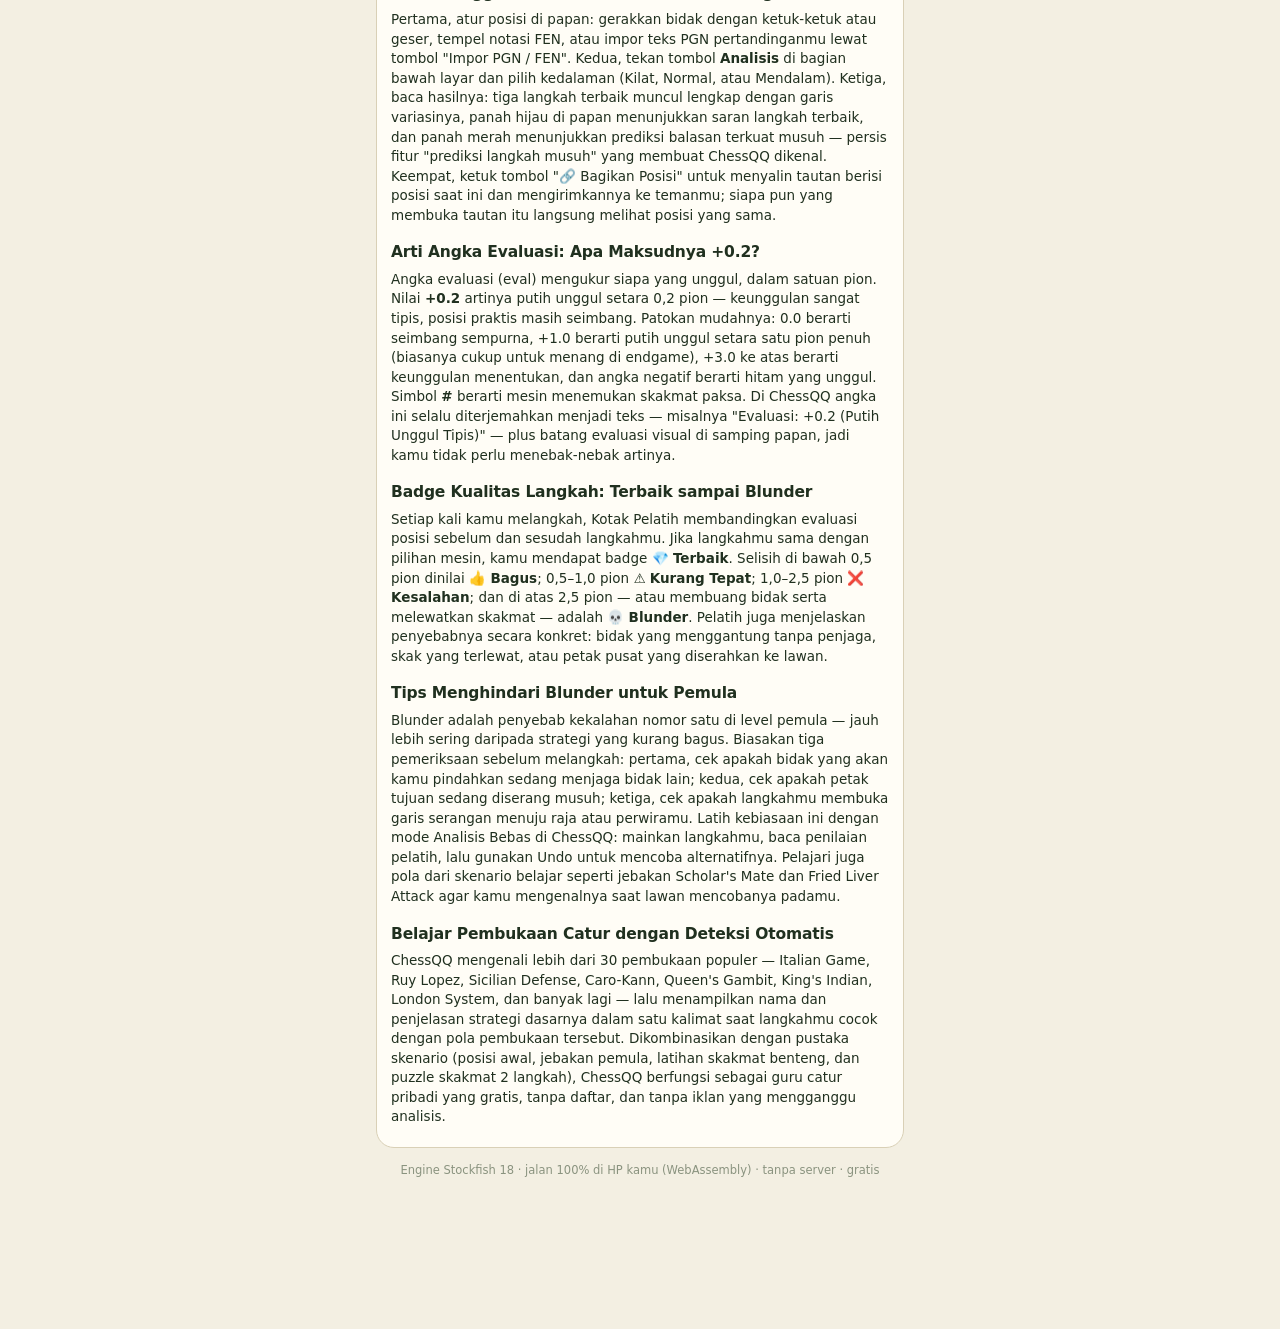
==== commit 696a1025: "v22: Analisis & Pembelajaran Catur Interaktif — Kotak Pelatih (klasifikasi 💎/👍/⚠️/❌/💀 + penjelasan I" ====
--- a/index.html
+++ b/index.html
@@ -2,17 +2,32 @@
 <html lang="id">
 <head>
 <meta charset="utf-8">
+<meta name="google-site-verification" content="NwryzLwTbI3z3snM5yOTWtQFbcRExZVpm91PQWon30o" />
 <meta name="viewport" content="width=device-width, initial-scale=1, viewport-fit=cover">
-<title>♞ ChessQQ — Prediksi Langkah Musuh</title>
-<link rel="stylesheet" href="css/style.css?v=21">
+<title>ChessQQ — Kalkulator Prediksi Langkah Catur & Analisis Online Gratis</title>
+<meta name="description" content="ChessQQ: kalkulator prediksi langkah catur online gratis berbahasa Indonesia. Analisis posisi dengan Stockfish 18, prediksi balasan musuh, pelatih yang menjelaskan arti evaluasi (+0.2) dan menandai blunder, deteksi pembukaan, dan skenario belajar — 100% gratis, tanpa daftar, jalan langsung di browser HP.">
+<meta name="keywords" content="prediksi langkah catur, kalkulator catur, analisis catur online, stockfish online, arti evaluasi catur, deteksi blunder catur, belajar catur bahasa indonesia, pembukaan catur">
+<meta property="og:title" content="ChessQQ — Kalkulator Prediksi Langkah Catur & Analisis Online Gratis">
+<meta property="og:description" content="Prediksi langkah musuh, pelatih catur Bahasa Indonesia, deteksi blunder & pembukaan — gratis, 100% di browser.">
+<meta property="og:type" content="website">
+<meta property="og:url" content="https://detta2.github.io/ChessQQ/">
+<link rel="stylesheet" href="css/style.css?v=22">
+<script type="application/ld+json">
+{"@context":"https://schema.org","@type":"FAQPage","mainEntity":[
+{"@type":"Question","name":"Bagaimana cara menggunakan kalkulator prediksi langkah catur ChessQQ?","acceptedAnswer":{"@type":"Answer","text":"Susun posisi di papan dengan menggerakkan bidak (atau tempel FEN/PGN dari Chess.com dan Lichess), lalu tekan tombol Analisis. Stockfish 18 akan menghitung 3 langkah terbaik beserta panah prediksi di atas papan: panah hijau adalah saran langkah terbaik, panah merah adalah prediksi balasan terkuat musuh."}},
+{"@type":"Question","name":"Apa arti angka evaluasi +0.2 dalam catur?","acceptedAnswer":{"@type":"Answer","text":"Angka evaluasi diukur dalam satuan pion (centipawn). +0.2 berarti putih unggul setara 0,2 pion — keunggulan sangat tipis, posisi praktis seimbang. +1.0 berarti putih unggul setara satu pion penuh. Angka negatif berarti hitam yang unggul, dan simbol # berarti skakmat paksa ditemukan."}},
+{"@type":"Question","name":"Apa perbedaan langkah Bagus, Kurang Tepat, Kesalahan, dan Blunder?","acceptedAnswer":{"@type":"Answer","text":"Kotak Pelatih ChessQQ membandingkan evaluasi sebelum dan sesudah langkahmu: selisih di bawah 0,5 pion = Bagus, 0,5–1,0 = Kurang Tepat, 1,0–2,5 = Kesalahan, dan di atas 2,5 pion (atau membuang bidak/skakmat) = Blunder. Langkah yang sama persis dengan pilihan mesin diberi badge Terbaik."}},
+{"@type":"Question","name":"Bagaimana cara menghindari blunder saat bermain catur?","acceptedAnswer":{"@type":"Answer","text":"Sebelum melangkah, biasakan 3 cek: (1) apakah bidak yang akan kupindah sedang menjaga bidak lain, (2) apakah petak tujuan diserang musuh (bidak menggantung), (3) apakah langkahku membuka serangan ke raja atau perwiraku. Gunakan Peta Bahaya dan Kotak Pelatih di ChessQQ untuk melatih kebiasaan ini."}},
+{"@type":"Question","name":"Apakah ChessQQ gratis dan harus menginstal aplikasi?","acceptedAnswer":{"@type":"Answer","text":"Gratis sepenuhnya dan tanpa instalasi. Engine Stockfish 18 berjalan 100% di browser HP atau komputermu (WebAssembly), posisi yang kamu analisis tidak dikirim ke server mana pun."}}]}
+</script>
 </head>
 <body>
 <header class="topbar">
   <div class="brand">
     <span class="mark"><img src="img/pieces/wN.svg" alt="ChessQQ"></span>
     <div class="brand-tx">
-      <h1>ChessQQ</h1>
-      <span class="tag">Stockfish 18 · prediksi + mentor</span>
+      <div class="brand-name">ChessQQ</div>
+      <span class="tag">Stockfish 18 · prediksi + pelatih catur</span>
     </div>
   </div>
 </header>
@@ -31,30 +46,60 @@
     </div>
     <div class="board-actions">
       <button id="mentor-fab" class="mini"><i data-ic="cap"></i> Mentor</button>
+      <button id="btn-share" class="mini"><i data-ic="share"></i> Bagikan Posisi</button>
       <button id="preview-chip" class="mini" hidden><i data-ic="back"></i> Kembali ke posisi</button>
     </div>
     <div class="board-meta">
       <span id="turn-chip"><span class="dot w"></span>Putih jalan</span>
       <div class="meta-right">
-        <select id="auto-sel" class="mini" title="Bot otomatis">
-          <option value="off">Auto: Mati</option>
-          <option value="w">Auto: Putih</option>
-          <option value="b">Auto: Hitam</option>
+        <select id="auto-sel" class="mini" title="Mode permainan">
+          <option value="off">Mode: Analisis Bebas</option>
+          <option value="w">Mode: Bot Putih</option>
+          <option value="b">Mode: Bot Hitam</option>
         </select>
         <button id="btn-flip" class="mini"><i data-ic="swap"></i> Balik papan</button>
       </div>
     </div>
     <p class="hint-line">Ketuk bidak lalu ketuk tujuan — atau geser langsung.</p>
+    <p id="eval-text" class="eval-text">Evaluasi: +0.20 (Seimbang)</p>
+    <p id="opening-line" class="opening-line" hidden>📖 <b id="opening-name"></b> — <span id="opening-desc"></span></p>
+  </section>
+
+  <section class="card coach" id="coach-card">
+    <h2>🎓 Kotak Pelatih Catur</h2>
+    <div id="coach-verdict" class="coach-verdict"><span class="coach-badge none">Menunggu langkahmu</span></div>
+    <ul id="coach-explain" class="coach-explain">
+      <li>Mainkan satu langkah di papan — pelatih menilai langkahmu (💎 Terbaik / 👍 Bagus / ⚠️ Kurang Tepat / ❌ Kesalahan / 💀 Blunder) dan menjelaskan alasannya dalam Bahasa Indonesia.</li>
+    </ul>
+    <div class="coach-grid">
+      <div class="coach-cell enemy">
+        <p class="coach-cap">🔴 Prediksi Balasan Musuh</p>
+        <p id="coach-enemy" class="coach-move">— tekan Analisis atau mainkan langkah —</p>
+      </div>
+      <div class="coach-cell best">
+        <p class="coach-cap">🟢 Saran Langkah Terbaik</p>
+        <p id="coach-best" class="coach-move">— tekan Analisis atau mainkan langkah —</p>
+      </div>
+    </div>
   </section>
 
   <section class="card">
     <div class="btn-grid">
       <button id="btn-start" class="mini"><i data-ic="reset"></i> Posisi awal</button>
+      <button id="btn-undo" class="mini"><i data-ic="undo"></i> Undo</button>
+      <button id="btn-redo" class="mini"><i data-ic="redo"></i> Redo</button>
       <button id="btn-clear" class="mini"><i data-ic="trash"></i> Bersihkan</button>
       <button id="btn-edit" class="mini"><i data-ic="pencil"></i> Susun manual</button>
-      <button id="btn-pgn" class="mini"><i data-ic="download"></i> Buka PGN</button>
+      <button id="btn-pgn" class="mini"><i data-ic="download"></i> Impor PGN / FEN</button>
       <button id="btn-online" class="mini"><i data-ic="globe"></i> Game online</button>
     </div>
+    <div class="scenario-row">
+      <label for="scenario-sel">🎓 Skenario Belajar &amp; Jebakan:</label>
+      <select id="scenario-sel" class="mini">
+        <option value="">— pilih skenario —</option>
+      </select>
+    </div>
+    <p class="tip" id="scenario-note" hidden></p>
     <div class="fen-row fen-below">
       <input id="fen" spellcheck="false" autocomplete="off"
         placeholder="rnbqkbnr/pppppppp/8/8/8/8/PPPPPPPP/RNBQKBNR w KQkq - 0 1">
@@ -107,6 +152,32 @@
     <ol id="moves"></ol>
   </section>
 
+  <section class="card" id="history-card" hidden>
+    <h2>📜 Riwayat Langkah</h2>
+    <p class="tip">Ketuk langkah untuk melompat ke posisi itu. Undo/Redo juga tersedia di tombol kontrol.</p>
+    <div id="history-moves" class="pgn-moves"></div>
+  </section>
+
+  <section class="card seo-guide">
+    <h1>ChessQQ — Kalkulator Prediksi Langkah Catur &amp; Pelatih Analisis Bahasa Indonesia</h1>
+    <p>ChessQQ adalah kalkulator prediksi langkah catur online gratis yang berjalan 100% di browser HP atau komputermu dengan mesin Stockfish 18 — engine catur terkuat di dunia. Tidak ada data yang dikirim ke server: semua analisis terjadi di perangkatmu. Susun posisi apa pun di papan, impor game dari Chess.com atau Lichess, dan biarkan pelatih virtual menjelaskan setiap langkah dalam Bahasa Indonesia yang mudah dipahami pemula.</p>
+
+    <h2>Cara Menggunakan Kalkulator Prediksi Langkah Catur</h2>
+    <p>Pertama, atur posisi di papan: gerakkan bidak dengan ketuk-ketuk atau geser, tempel notasi FEN, atau impor teks PGN pertandinganmu lewat tombol "Impor PGN / FEN". Kedua, tekan tombol <b>Analisis</b> di bagian bawah layar dan pilih kedalaman (Kilat, Normal, atau Mendalam). Ketiga, baca hasilnya: tiga langkah terbaik muncul lengkap dengan garis variasinya, panah hijau di papan menunjukkan saran langkah terbaik, dan panah merah menunjukkan prediksi balasan terkuat musuh — persis fitur "prediksi langkah musuh" yang membuat ChessQQ dikenal. Keempat, ketuk tombol "🔗 Bagikan Posisi" untuk menyalin tautan berisi posisi saat ini dan mengirimkannya ke temanmu; siapa pun yang membuka tautan itu langsung melihat posisi yang sama.</p>
+
+    <h2>Arti Angka Evaluasi: Apa Maksudnya +0.2?</h2>
+    <p>Angka evaluasi (eval) mengukur siapa yang unggul, dalam satuan pion. Nilai <b>+0.2</b> artinya putih unggul setara 0,2 pion — keunggulan sangat tipis, posisi praktis masih seimbang. Patokan mudahnya: 0.0 berarti seimbang sempurna, +1.0 berarti putih unggul setara satu pion penuh (biasanya cukup untuk menang di endgame), +3.0 ke atas berarti keunggulan menentukan, dan angka negatif berarti hitam yang unggul. Simbol <b>#</b> berarti mesin menemukan skakmat paksa. Di ChessQQ angka ini selalu diterjemahkan menjadi teks — misalnya "Evaluasi: +0.2 (Putih Unggul Tipis)" — plus batang evaluasi visual di samping papan, jadi kamu tidak perlu menebak-nebak artinya.</p>
+
+    <h2>Badge Kualitas Langkah: Terbaik sampai Blunder</h2>
+    <p>Setiap kali kamu melangkah, Kotak Pelatih membandingkan evaluasi posisi sebelum dan sesudah langkahmu. Jika langkahmu sama dengan pilihan mesin, kamu mendapat badge 💎 <b>Terbaik</b>. Selisih di bawah 0,5 pion dinilai 👍 <b>Bagus</b>; 0,5–1,0 pion ⚠️ <b>Kurang Tepat</b>; 1,0–2,5 pion ❌ <b>Kesalahan</b>; dan di atas 2,5 pion — atau membuang bidak serta melewatkan skakmat — adalah 💀 <b>Blunder</b>. Pelatih juga menjelaskan penyebabnya secara konkret: bidak yang menggantung tanpa penjaga, skak yang terlewat, atau petak pusat yang diserahkan ke lawan.</p>
+
+    <h2>Tips Menghindari Blunder untuk Pemula</h2>
+    <p>Blunder adalah penyebab kekalahan nomor satu di level pemula — jauh lebih sering daripada strategi yang kurang bagus. Biasakan tiga pemeriksaan sebelum melangkah: pertama, cek apakah bidak yang akan kamu pindahkan sedang menjaga bidak lain; kedua, cek apakah petak tujuan sedang diserang musuh; ketiga, cek apakah langkahmu membuka garis serangan menuju raja atau perwiramu. Latih kebiasaan ini dengan mode Analisis Bebas di ChessQQ: mainkan langkahmu, baca penilaian pelatih, lalu gunakan Undo untuk mencoba alternatifnya. Pelajari juga pola dari skenario belajar seperti jebakan Scholar's Mate dan Fried Liver Attack agar kamu mengenalnya saat lawan mencobanya padamu.</p>
+
+    <h2>Belajar Pembukaan Catur dengan Deteksi Otomatis</h2>
+    <p>ChessQQ mengenali lebih dari 30 pembukaan populer — Italian Game, Ruy Lopez, Sicilian Defense, Caro-Kann, Queen's Gambit, King's Indian, London System, dan banyak lagi — lalu menampilkan nama dan penjelasan strategi dasarnya dalam satu kalimat saat langkahmu cocok dengan pola pembukaan tersebut. Dikombinasikan dengan pustaka skenario (posisi awal, jebakan pemula, latihan skakmat benteng, dan puzzle skakmat 2 langkah), ChessQQ berfungsi sebagai guru catur pribadi yang gratis, tanpa daftar, dan tanpa iklan yang mengganggu analisis.</p>
+  </section>
+
   <footer>Engine Stockfish 18 · jalan 100% di HP kamu (WebAssembly) · tanpa server · gratis</footer>
 </main>
 
@@ -137,8 +208,8 @@
   <div class="dbg-head">DEBUG <span id="dbg-clock"></span></div>
   <pre id="dbg-log"></pre>
 </div>
-<script src="js/engine.js?v=21"></script>
-<script type="module" src="js/app.js?v=21"></script>
+<script src="js/engine.js?v=22"></script>
+<script type="module" src="js/app.js?v=22"></script>
 <script>
 /* Service worker: cache engine + app biar load berikutnya instan & offline-ready. */
 if ("serviceWorker" in navigator) {
--- a/css/style.css
+++ b/css/style.css
@@ -261,3 +261,35 @@
 #turn-chip{display:inline-flex; align-items:center; gap:7px}
 .seg{display:inline-flex; align-items:center; gap:6px}
 .board-actions .mini svg{flex:none}
+
+/* ---------- v22: pelatih, pembukaan, skenario, SEO ---------- */
+.brand-name{margin:0; font-size:19px; font-weight:800; letter-spacing:-.02em}
+.eval-text{margin:8px 0 0; font-size:13.5px; font-weight:700}
+.opening-line{margin:6px 0 0; font-size:13px; background:var(--surface2);
+  border:1px solid var(--line); border-radius:var(--r-sm); padding:7px 10px}
+.pgn-moves{display:flex; flex-wrap:wrap; gap:4px; align-items:center; margin-top:8px}
+.scenario-row{display:flex; align-items:center; gap:8px; margin-top:10px; flex-wrap:wrap}
+.scenario-row label{font-size:13px; font-weight:700}
+.scenario-row select{flex:1; min-width:180px}
+.coach-verdict{margin:8px 0 4px}
+.coach-badge{display:inline-block; padding:4px 12px; border-radius:999px;
+  font-weight:800; font-size:14px; color:#fff; background:#8a927f}
+.coach-badge.best{background:#1e7a3c}
+.coach-badge.good{background:#5da23f}
+.coach-badge.inaccuracy{background:#d9a514; color:#2c2403}
+.coach-badge.mistake{background:#dd7714}
+.coach-badge.blunder{background:#c62f2f}
+.coach-badge.none{background:var(--surface2); color:var(--muted); font-weight:600}
+.coach-explain{margin:6px 0 10px; padding-left:18px; font-size:13.5px}
+.coach-explain li{margin:3px 0}
+.coach-grid{display:grid; grid-template-columns:1fr 1fr; gap:8px}
+.coach-cell{border:1px solid var(--line); border-radius:var(--r-md); padding:9px 11px; background:var(--surface)}
+.coach-cell.enemy{border-left:5px solid #ef4444}
+.coach-cell.best{border-left:5px solid #22c55e}
+.coach-cap{margin:0 0 3px; font-size:11.5px; font-weight:800; letter-spacing:.02em; color:var(--muted)}
+.coach-move{margin:0; font-size:13.5px}
+.coach-move b{font-family:var(--mono)}
+@media (max-width:430px){ .coach-grid{grid-template-columns:1fr} }
+.seo-guide h1{font-size:19px; line-height:1.3; margin:0 0 8px}
+.seo-guide h2{font-size:15.5px; margin:16px 0 4px}
+.seo-guide p{font-size:13.5px; color:var(--text); margin:6px 0}
